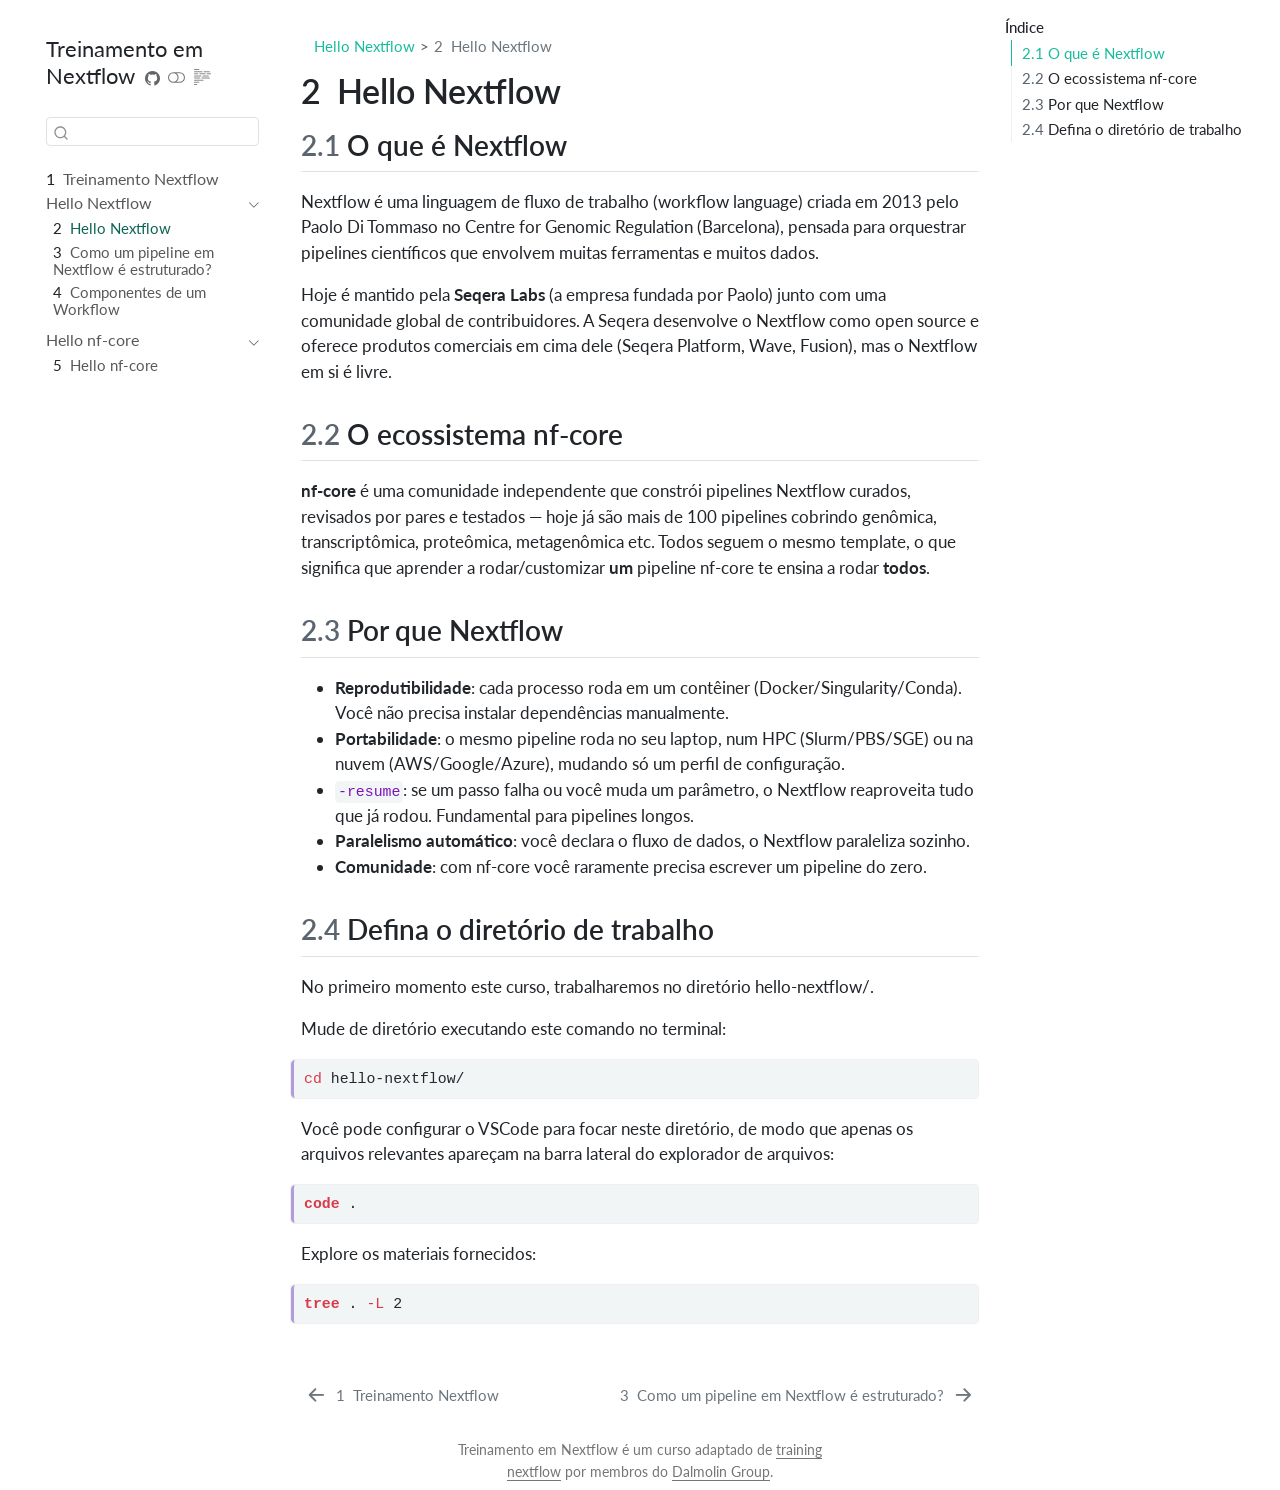
==== 01_1_hello_nextflow.html @ 9cb598df "Built site for gh-pages" ====
<!DOCTYPE html>
<html xmlns="http://www.w3.org/1999/xhtml" lang="pt-BR" xml:lang="pt-BR"><head>

<meta charset="utf-8">
<meta name="generator" content="quarto-1.10.18">

<meta name="viewport" content="width=device-width, initial-scale=1.0, user-scalable=yes">


<title>2&nbsp; Hello Nextflow – Treinamento em Nextflow</title>
<style>
/* Default styles provided by pandoc.
** See https://pandoc.org/MANUAL.html#variables-for-html for config info.
*/
span.smallcaps{font-variant: small-caps;}
div.columns{display: flex; gap: 1.5em;}
div.column{flex: auto;}
@media screen {
div.columns{gap: min(4vw, 1.5em);}
div.column{overflow-x: auto;}
}
div.hanging-indent{margin-left: 1.5em; text-indent: -1.5em;}
ul.task-list{list-style: none;}
ul.task-list li input[type="checkbox"] {
  width: 0.8em;
  margin: 0 0.8em 0.2em -1em; /* quarto-specific, see https://github.com/quarto-dev/quarto-cli/issues/4556 */ 
  vertical-align: middle;
}
/* CSS for syntax highlighting */
html { -webkit-text-size-adjust: 100%; }
pre > code.sourceCode { white-space: pre; position: relative; }
pre > code.sourceCode > span { display: inline-block; line-height: 1.25; }
pre > code.sourceCode > span:empty { height: 1.2em; }
.sourceCode { overflow: visible; }
code.sourceCode > span { color: inherit; text-decoration: inherit; }
div.sourceCode { margin: 1em 0; }
pre.sourceCode { margin: 0; }
@media screen {
div.sourceCode { overflow: auto; }
}
@media print {
pre > code.sourceCode { white-space: pre-wrap; }
pre > code.sourceCode > span { text-indent: -5em; padding-left: 5em; }
}
pre.numberSource code
  { counter-reset: source-line 0; }
pre.numberSource code > span
  { position: relative; left: -4em; counter-increment: source-line; }
pre.numberSource code > span > a:first-child::before
  { content: counter(source-line);
    position: relative; left: -1em; text-align: right; vertical-align: baseline;
    border: none; display: inline-block;
    -webkit-touch-callout: none; -webkit-user-select: none;
    -khtml-user-select: none; -moz-user-select: none;
    -ms-user-select: none; user-select: none;
    padding: 0 4px; width: 4em;
  }
pre.numberSource { margin-left: 3em;  padding-left: 4px; }
div.sourceCode
  {   }
@media screen {
pre > code.sourceCode > span > a:first-child::before { text-decoration: underline; }
}
</style>


<script src="site_libs/quarto-nav/quarto-nav.js"></script>
<script src="site_libs/quarto-nav/headroom.min.js"></script>
<script src="site_libs/clipboard/clipboard.min.js"></script>
<script src="site_libs/quarto-search/autocomplete.umd.js"></script>
<script src="site_libs/quarto-search/fuse.min.js"></script>
<script src="site_libs/quarto-search/quarto-search.js"></script>
<meta name="quarto:offset" content="./">
<link href="./01_2_hello_nextflow.html" rel="next">
<link href="./index.html" rel="prev">
<link href="./content/images/dalmolin_icon.svg" rel="icon" type="image/svg+xml">
<script src="site_libs/quarto-html/quarto.js" type="module"></script>
<script src="site_libs/quarto-html/tabsets/tabsets.js" type="module"></script>
<script src="site_libs/quarto-html/popper.min.js"></script>
<script src="site_libs/quarto-html/tippy.umd.min.js"></script>
<script src="site_libs/quarto-html/anchor.min.js"></script>
<link href="site_libs/quarto-html/tippy.css" rel="stylesheet">
<link href="site_libs/quarto-html/quarto-syntax-highlighting-bb62276ab45c84d9efd712f51ff97b5a.css" rel="stylesheet" class="quarto-color-scheme" id="quarto-text-highlighting-styles">
<link href="site_libs/quarto-html/quarto-syntax-highlighting-dark-5a1953863e1f72ef3b996ef827f01ca7.css" rel="stylesheet" class="quarto-color-scheme quarto-color-alternate" id="quarto-text-highlighting-styles">
<link href="site_libs/quarto-html/quarto-syntax-highlighting-bb62276ab45c84d9efd712f51ff97b5a.css" rel="stylesheet" class="quarto-color-scheme-extra" id="quarto-text-highlighting-styles">
<script src="site_libs/bootstrap/bootstrap.min.js"></script>
<link href="site_libs/bootstrap/bootstrap-icons.css" rel="stylesheet">
<link href="site_libs/bootstrap/bootstrap-d132114d4b10ad95e4942235b6d008bb.min.css" rel="stylesheet" append-hash="true" class="quarto-color-scheme" id="quarto-bootstrap" data-mode="light">
<link href="site_libs/bootstrap/bootstrap-dark-146eb0c6646dbe20be96f61bd013ac73.min.css" rel="stylesheet" append-hash="true" class="quarto-color-scheme quarto-color-alternate" id="quarto-bootstrap" data-mode="dark">
<link href="site_libs/bootstrap/bootstrap-d132114d4b10ad95e4942235b6d008bb.min.css" rel="stylesheet" append-hash="true" class="quarto-color-scheme-extra" id="quarto-bootstrap" data-mode="light">
<script id="quarto-search-options" type="application/json">{
  "location": "sidebar",
  "copy-button": false,
  "collapse-after": 3,
  "panel-placement": "start",
  "type": "textbox",
  "limit": 50,
  "keyboard-shortcut": [
    "f",
    "/",
    "s"
  ],
  "show-item-context": false,
  "language": {
    "search-no-results-text": "Nenhum resultado",
    "search-matching-documents-text": "documentos correspondentes",
    "search-copy-link-title": "Copiar link para a busca",
    "search-hide-matches-text": "Esconder correspondências adicionais",
    "search-more-match-text": "mais correspondência neste documento",
    "search-more-matches-text": "mais correspondências neste documento",
    "search-clear-button-title": "Limpar",
    "search-text-placeholder": "",
    "search-detached-cancel-button-title": "Cancelar",
    "search-submit-button-title": "Enviar",
    "search-label": "Procurar"
  }
}</script>


</head>

<body class="nav-sidebar floating quarto-light"><script id="quarto-html-before-body" type="application/javascript">
    const toggleBodyColorMode = (bsSheetEl) => {
      const mode = bsSheetEl.getAttribute("data-mode");
      const bodyEl = window.document.querySelector("body");
      if (mode === "dark") {
        bodyEl.classList.add("quarto-dark");
        bodyEl.classList.remove("quarto-light");
      } else {
        bodyEl.classList.add("quarto-light");
        bodyEl.classList.remove("quarto-dark");
      }
    }
    const toggleBodyColorPrimary = () => {
      const bsSheetEl = window.document.querySelector("link#quarto-bootstrap:not([rel=disabled-stylesheet])");
      if (bsSheetEl) {
        toggleBodyColorMode(bsSheetEl);
      }
    }
    const setColorSchemeToggle = (alternate) => {
      const toggles = window.document.querySelectorAll('.quarto-color-scheme-toggle');
      for (let i=0; i < toggles.length; i++) {
        const toggle = toggles[i];
        if (toggle) {
          if (alternate) {
            toggle.classList.add("alternate");
          } else {
            toggle.classList.remove("alternate");
          }
        }
      }
    };
    const toggleColorMode = (alternate) => {
      // Switch the stylesheets
      const primaryStylesheets = window.document.querySelectorAll('link.quarto-color-scheme:not(.quarto-color-alternate)');
      const alternateStylesheets = window.document.querySelectorAll('link.quarto-color-scheme.quarto-color-alternate');
      manageTransitions('#quarto-margin-sidebar .nav-link', false);
      if (alternate) {
        // note: dark is layered on light, we don't disable primary!
        enableStylesheet(alternateStylesheets);
        for (const sheetNode of alternateStylesheets) {
          if (sheetNode.id === "quarto-bootstrap") {
            toggleBodyColorMode(sheetNode);
          }
        }
      } else {
        disableStylesheet(alternateStylesheets);
        enableStylesheet(primaryStylesheets)
        toggleBodyColorPrimary();
      }
      manageTransitions('#quarto-margin-sidebar .nav-link', true);
      // Switch the toggles
      setColorSchemeToggle(alternate)
      // Hack to workaround the fact that safari doesn't
      // properly recolor the scrollbar when toggling (#1455)
      if (navigator.userAgent.indexOf('Safari') > 0 && navigator.userAgent.indexOf('Chrome') == -1) {
        manageTransitions("body", false);
        window.scrollTo(0, 1);
        setTimeout(() => {
          window.scrollTo(0, 0);
          manageTransitions("body", true);
        }, 40);
      }
    }
    const disableStylesheet = (stylesheets) => {
      for (let i=0; i < stylesheets.length; i++) {
        const stylesheet = stylesheets[i];
        stylesheet.rel = 'disabled-stylesheet';
      }
    }
    const enableStylesheet = (stylesheets) => {
      for (let i=0; i < stylesheets.length; i++) {
        const stylesheet = stylesheets[i];
        if(stylesheet.rel !== 'stylesheet') { // for Chrome, which will still FOUC without this check
          stylesheet.rel = 'stylesheet';
        }
      }
    }
    const manageTransitions = (selector, allowTransitions) => {
      const els = window.document.querySelectorAll(selector);
      for (let i=0; i < els.length; i++) {
        const el = els[i];
        if (allowTransitions) {
          el.classList.remove('notransition');
        } else {
          el.classList.add('notransition');
        }
      }
    }
    const isFileUrl = () => {
      return window.location.protocol === 'file:';
    }
    const hasAlternateSentinel = () => {
      let styleSentinel = getColorSchemeSentinel();
      if (styleSentinel !== null) {
        return styleSentinel === "alternate";
      } else {
        return false;
      }
    }
    const setStyleSentinel = (alternate) => {
      const value = alternate ? "alternate" : "default";
      if (!isFileUrl()) {
        window.localStorage.setItem("quarto-color-scheme", value);
      } else {
        localAlternateSentinel = value;
      }
    }
    const getColorSchemeSentinel = () => {
      if (!isFileUrl()) {
        const storageValue = window.localStorage.getItem("quarto-color-scheme");
        return storageValue != null ? storageValue : localAlternateSentinel;
      } else {
        return localAlternateSentinel;
      }
    }
    const toggleGiscusIfUsed = (isAlternate, darkModeDefault) => {
      const baseTheme = document.querySelector('#giscus-base-theme')?.value ?? 'light';
      const alternateTheme = document.querySelector('#giscus-alt-theme')?.value ?? 'dark';
      let newTheme = '';
      if(authorPrefersDark) {
        newTheme = isAlternate ? baseTheme : alternateTheme;
      } else {
        newTheme = isAlternate ? alternateTheme : baseTheme;
      }
      const changeGiscusTheme = () => {
        // From: https://github.com/giscus/giscus/issues/336
        const sendMessage = (message) => {
          const iframe = document.querySelector('iframe.giscus-frame');
          if (!iframe) return;
          iframe.contentWindow.postMessage({ giscus: message }, 'https://giscus.app');
        }
        sendMessage({
          setConfig: {
            theme: newTheme
          }
        });
      }
      const isGiscussLoaded = window.document.querySelector('iframe.giscus-frame') !== null;
      if (isGiscussLoaded) {
        changeGiscusTheme();
      }
    };
    const authorPrefersDark = false;
    const darkModeDefault = authorPrefersDark;
      document.querySelector('link#quarto-text-highlighting-styles.quarto-color-scheme-extra').rel = 'disabled-stylesheet';
      document.querySelector('link#quarto-bootstrap.quarto-color-scheme-extra').rel = 'disabled-stylesheet';
    let localAlternateSentinel = darkModeDefault ? 'alternate' : 'default';
    // Dark / light mode switch
    window.quartoToggleColorScheme = () => {
      // Read the current dark / light value
      let toAlternate = !hasAlternateSentinel();
      toggleColorMode(toAlternate);
      setStyleSentinel(toAlternate);
      toggleGiscusIfUsed(toAlternate, darkModeDefault);
      window.dispatchEvent(new Event('resize'));
    };
    // Switch to dark mode if need be
    if (hasAlternateSentinel()) {
      toggleColorMode(true);
    } else {
      toggleColorMode(false);
    }
  </script>

<div id="quarto-search-results"></div>
  <header id="quarto-header" class="headroom fixed-top">
  <nav class="quarto-secondary-nav">
    <div class="container-fluid d-flex">
      <button type="button" class="quarto-btn-toggle btn" data-bs-toggle="collapse" role="button" data-bs-target=".quarto-sidebar-collapse-item" aria-controls="quarto-sidebar" aria-expanded="false" aria-label="Alternar barra lateral" onclick="if (window.quartoToggleHeadroom) { window.quartoToggleHeadroom(); }">
        <i class="bi bi-layout-text-sidebar-reverse"></i>
      </button>
        <nav class="quarto-page-breadcrumbs" aria-label="breadcrumb"><ol class="breadcrumb"><li class="breadcrumb-item"><a href="./01_1_hello_nextflow.html">Hello Nextflow</a></li><li class="breadcrumb-item"><a href="./01_1_hello_nextflow.html"><span class="chapter-number">2</span>&nbsp; <span class="chapter-title">Hello Nextflow</span></a></li></ol></nav>
        <a class="flex-grow-1" role="navigation" data-bs-toggle="collapse" data-bs-target=".quarto-sidebar-collapse-item" aria-controls="quarto-sidebar" aria-expanded="false" aria-label="Alternar barra lateral" onclick="if (window.quartoToggleHeadroom) { window.quartoToggleHeadroom(); }">      
        </a>
      <button type="button" class="btn quarto-search-button" aria-label="Procurar" onclick="window.quartoOpenSearch();">
        <i class="bi bi-search"></i>
      </button>
    </div>
  </nav>
</header>
<!-- content -->
<div id="quarto-content" class="quarto-container page-columns page-rows-contents page-layout-article">
<!-- sidebar -->
  <nav id="quarto-sidebar" class="sidebar collapse collapse-horizontal quarto-sidebar-collapse-item sidebar-navigation floating overflow-auto">
    <div class="pt-lg-2 mt-2 text-left sidebar-header">
    <div class="sidebar-title mb-0 py-0">
      <a href="./">Treinamento em Nextflow</a> 
        <div class="sidebar-tools-main tools-wide">
    <a href="https://github.com/dalmolingroup/nextflow_training" title="Código fonte" class="quarto-navigation-tool px-1" aria-label="Código fonte"><i class="bi bi-github"></i></a>
  <a href="" class="quarto-color-scheme-toggle quarto-navigation-tool  px-1" onclick="window.quartoToggleColorScheme(); return false;" title="Alternar modo escuro"><i class="bi"></i></a>
  <a href="" class="quarto-reader-toggle quarto-navigation-tool px-1" onclick="window.quartoToggleReader(); return false;" title="Alternar modo de leitor">
  <div class="quarto-reader-toggle-btn">
  <i class="bi"></i>
  </div>
</a>
</div>
    </div>
      </div>
        <div class="mt-2 flex-shrink-0 align-items-center">
        <div class="sidebar-search">
        <div id="quarto-search" class="" title="Procurar"></div>
        </div>
        </div>
    <div class="sidebar-menu-container"> 
    <ul class="list-unstyled mt-1">
        <li class="sidebar-item">
  <div class="sidebar-item-container"> 
  <a href="./index.html" class="sidebar-item-text sidebar-link">
 <span class="menu-text"><span class="chapter-number">1</span>&nbsp; <span class="chapter-title">Treinamento Nextflow</span></span></a>
  </div>
</li>
        <li class="sidebar-item sidebar-item-section">
      <div class="sidebar-item-container"> 
            <a class="sidebar-item-text sidebar-link text-start" data-bs-toggle="collapse" data-bs-target="#quarto-sidebar-section-1" role="navigation" aria-expanded="true">
 <span class="menu-text">Hello Nextflow</span></a>
          <a class="sidebar-item-toggle text-start" data-bs-toggle="collapse" data-bs-target="#quarto-sidebar-section-1" role="navigation" aria-expanded="true" aria-label="Alternar seção">
            <i class="bi bi-chevron-right ms-2"></i>
          </a> 
      </div>
      <ul id="quarto-sidebar-section-1" class="collapse list-unstyled sidebar-section depth1 show">  
          <li class="sidebar-item">
  <div class="sidebar-item-container"> 
  <a href="./01_1_hello_nextflow.html" class="sidebar-item-text sidebar-link active">
 <span class="menu-text"><span class="chapter-number">2</span>&nbsp; <span class="chapter-title">Hello Nextflow</span></span></a>
  </div>
</li>
          <li class="sidebar-item">
  <div class="sidebar-item-container"> 
  <a href="./01_2_hello_nextflow.html" class="sidebar-item-text sidebar-link">
 <span class="menu-text"><span class="chapter-number">3</span>&nbsp; <span class="chapter-title">Como um pipeline em Nextflow é estruturado?</span></span></a>
  </div>
</li>
          <li class="sidebar-item">
  <div class="sidebar-item-container"> 
  <a href="./01_3_hello_nextflow.html" class="sidebar-item-text sidebar-link">
 <span class="menu-text"><span class="chapter-number">4</span>&nbsp; <span class="chapter-title">Componentes de um Workflow</span></span></a>
  </div>
</li>
      </ul>
  </li>
        <li class="sidebar-item sidebar-item-section">
      <div class="sidebar-item-container"> 
            <a class="sidebar-item-text sidebar-link text-start" data-bs-toggle="collapse" data-bs-target="#quarto-sidebar-section-2" role="navigation" aria-expanded="true">
 <span class="menu-text">Hello nf-core</span></a>
          <a class="sidebar-item-toggle text-start" data-bs-toggle="collapse" data-bs-target="#quarto-sidebar-section-2" role="navigation" aria-expanded="true" aria-label="Alternar seção">
            <i class="bi bi-chevron-right ms-2"></i>
          </a> 
      </div>
      <ul id="quarto-sidebar-section-2" class="collapse list-unstyled sidebar-section depth1 show">  
          <li class="sidebar-item">
  <div class="sidebar-item-container"> 
  <a href="./02_hello_nf-core.html" class="sidebar-item-text sidebar-link">
 <span class="menu-text"><span class="chapter-number">5</span>&nbsp; <span class="chapter-title">Hello nf-core</span></span></a>
  </div>
</li>
      </ul>
  </li>
    </ul>
    </div>
</nav>
<div id="quarto-sidebar-glass" class="quarto-sidebar-collapse-item" data-bs-toggle="collapse" data-bs-target=".quarto-sidebar-collapse-item"></div>
<!-- margin-sidebar -->
    <div id="quarto-margin-sidebar" class="sidebar margin-sidebar">
        <nav id="TOC" role="doc-toc" class="toc-active">
    <h2 id="toc-title">Índice</h2>
   
  <ul>
  <li><a href="#o-que-é-nextflow" id="toc-o-que-é-nextflow" class="nav-link active" data-scroll-target="#o-que-é-nextflow"><span class="header-section-number">2.1</span> O que é Nextflow</a></li>
  <li><a href="#o-ecossistema-nf-core" id="toc-o-ecossistema-nf-core" class="nav-link" data-scroll-target="#o-ecossistema-nf-core"><span class="header-section-number">2.2</span> O ecossistema nf-core</a></li>
  <li><a href="#por-que-nextflow" id="toc-por-que-nextflow" class="nav-link" data-scroll-target="#por-que-nextflow"><span class="header-section-number">2.3</span> Por que Nextflow</a></li>
  <li><a href="#defina-o-diretório-de-trabalho" id="toc-defina-o-diretório-de-trabalho" class="nav-link" data-scroll-target="#defina-o-diretório-de-trabalho"><span class="header-section-number">2.4</span> Defina o diretório de trabalho</a></li>
  </ul>
</nav>
    </div>
<!-- main -->
<main class="content" id="quarto-document-content">


<header id="title-block-header" class="quarto-title-block default"><nav class="quarto-page-breadcrumbs quarto-title-breadcrumbs d-none d-lg-block" aria-label="breadcrumb"><ol class="breadcrumb"><li class="breadcrumb-item"><a href="./01_1_hello_nextflow.html">Hello Nextflow</a></li><li class="breadcrumb-item"><a href="./01_1_hello_nextflow.html"><span class="chapter-number">2</span>&nbsp; <span class="chapter-title">Hello Nextflow</span></a></li></ol></nav>
<div class="quarto-title">
<h1 class="title"><span class="chapter-number">2</span>&nbsp; <span class="chapter-title">Hello Nextflow</span></h1>
</div>



<div class="quarto-title-meta">

    
  
    
  </div>
  


</header>


<section id="o-que-é-nextflow" class="level2" data-number="2.1">
<h2 data-number="2.1" class="anchored" data-anchor-id="o-que-é-nextflow"><span class="header-section-number">2.1</span> O que é Nextflow</h2>
<p>Nextflow é uma linguagem de fluxo de trabalho (workflow language) criada em 2013 pelo Paolo Di Tommaso no Centre for Genomic Regulation (Barcelona), pensada para orquestrar pipelines científicos que envolvem muitas ferramentas e muitos dados.</p>
<p>Hoje é mantido pela <strong>Seqera Labs</strong> (a empresa fundada por Paolo) junto com uma comunidade global de contribuidores. A Seqera desenvolve o Nextflow como open source e oferece produtos comerciais em cima dele (Seqera Platform, Wave, Fusion), mas o Nextflow em si é livre.</p>
</section>
<section id="o-ecossistema-nf-core" class="level2" data-number="2.2">
<h2 data-number="2.2" class="anchored" data-anchor-id="o-ecossistema-nf-core"><span class="header-section-number">2.2</span> O ecossistema nf-core</h2>
<p><strong>nf-core</strong> é uma comunidade independente que constrói pipelines Nextflow curados, revisados por pares e testados — hoje já são mais de 100 pipelines cobrindo genômica, transcriptômica, proteômica, metagenômica etc. Todos seguem o mesmo template, o que significa que aprender a rodar/customizar <strong>um</strong> pipeline nf-core te ensina a rodar <strong>todos</strong>.</p>
</section>
<section id="por-que-nextflow" class="level2" data-number="2.3">
<h2 data-number="2.3" class="anchored" data-anchor-id="por-que-nextflow"><span class="header-section-number">2.3</span> Por que Nextflow</h2>
<ul>
<li><strong>Reprodutibilidade</strong>: cada processo roda em um contêiner (Docker/Singularity/Conda). Você não precisa instalar dependências manualmente.</li>
<li><strong>Portabilidade</strong>: o mesmo pipeline roda no seu laptop, num HPC (Slurm/PBS/SGE) ou na nuvem (AWS/Google/Azure), mudando só um perfil de configuração.</li>
<li><strong><code>-resume</code></strong>: se um passo falha ou você muda um parâmetro, o Nextflow reaproveita tudo que já rodou. Fundamental para pipelines longos.</li>
<li><strong>Paralelismo automático</strong>: você declara o fluxo de dados, o Nextflow paraleliza sozinho.</li>
<li><strong>Comunidade</strong>: com nf-core você raramente precisa escrever um pipeline do zero.</li>
</ul>
</section>
<section id="defina-o-diretório-de-trabalho" class="level2" data-number="2.4">
<h2 data-number="2.4" class="anchored" data-anchor-id="defina-o-diretório-de-trabalho"><span class="header-section-number">2.4</span> Defina o diretório de trabalho</h2>
<p>No primeiro momento este curso, trabalharemos no diretório hello-nextflow/.</p>
<p>Mude de diretório executando este comando no terminal:</p>
<div class="code-copy-outer-scaffold"><div class="sourceCode" id="cb1"><pre class="sourceCode bash code-with-copy"><code class="sourceCode bash"><span id="cb1-1"><a href="#cb1-1" aria-hidden="true" tabindex="-1"></a><span class="bu">cd</span> hello-nextflow/</span></code></pre></div><button title="Copiar para a área de transferência" class="code-copy-button"><i class="bi"></i></button></div>
<p>Você pode configurar o VSCode para focar neste diretório, de modo que apenas os arquivos relevantes apareçam na barra lateral do explorador de arquivos:</p>
<div class="code-copy-outer-scaffold"><div class="sourceCode" id="cb2"><pre class="sourceCode bash code-with-copy"><code class="sourceCode bash"><span id="cb2-1"><a href="#cb2-1" aria-hidden="true" tabindex="-1"></a><span class="ex">code</span> .</span></code></pre></div><button title="Copiar para a área de transferência" class="code-copy-button"><i class="bi"></i></button></div>
<p>Explore os materiais fornecidos:</p>
<div class="code-copy-outer-scaffold"><div class="sourceCode" id="cb3"><pre class="sourceCode bash code-with-copy"><code class="sourceCode bash"><span id="cb3-1"><a href="#cb3-1" aria-hidden="true" tabindex="-1"></a><span class="ex">tree</span> . <span class="at">-L</span> 2</span></code></pre></div><button title="Copiar para a área de transferência" class="code-copy-button"><i class="bi"></i></button></div>


</section>

</main> <!-- /main -->
<script id="quarto-html-after-body" type="application/javascript">
  window.document.addEventListener("DOMContentLoaded", function (event) {
    // Ensure there is a toggle, if there isn't float one in the top right
    if (window.document.querySelector('.quarto-color-scheme-toggle') === null) {
      const a = window.document.createElement('a');
      a.classList.add('top-right');
      a.classList.add('quarto-color-scheme-toggle');
      a.href = "";
      a.onclick = function() { try { window.quartoToggleColorScheme(); } catch {} return false; };
      const i = window.document.createElement("i");
      i.classList.add('bi');
      a.appendChild(i);
      window.document.body.appendChild(a);
    }
    setColorSchemeToggle(hasAlternateSentinel())
    const icon = "";
    const anchorJS = new window.AnchorJS();
    anchorJS.options = {
      placement: 'right',
      icon: icon
    };
    anchorJS.add('.anchored');
    const isCodeAnnotation = (el) => {
      for (const clz of el.classList) {
        if (clz.startsWith('code-annotation-')) {                     
          return true;
        }
      }
      return false;
    }
    const onCopySuccess = function(e) {
      // button target
      const button = e.trigger;
      // don't keep focus
      button.blur();
      // flash "checked"
      button.classList.add('code-copy-button-checked');
      var currentTitle = button.getAttribute("title");
      button.setAttribute("title", "Copiada");
      let tooltip;
      if (window.bootstrap) {
        button.setAttribute("data-bs-toggle", "tooltip");
        button.setAttribute("data-bs-placement", "left");
        button.setAttribute("data-bs-title", "Copiada");
        tooltip = new bootstrap.Tooltip(button, 
          { trigger: "manual", 
            customClass: "code-copy-button-tooltip",
            offset: [0, -8]});
        tooltip.show();    
      }
      setTimeout(function() {
        if (tooltip) {
          tooltip.hide();
          button.removeAttribute("data-bs-title");
          button.removeAttribute("data-bs-toggle");
          button.removeAttribute("data-bs-placement");
        }
        button.setAttribute("title", currentTitle);
        button.classList.remove('code-copy-button-checked');
      }, 1000);
      // clear code selection
      e.clearSelection();
    }
    const getTextToCopy = function(trigger) {
      const outerScaffold = trigger.parentElement.cloneNode(true);
      const codeEl = outerScaffold.querySelector('code');
      for (const childEl of codeEl.children) {
        if (isCodeAnnotation(childEl)) {
          childEl.remove();
        }
      }
      return codeEl.innerText;
    }
    const clipboard = new window.ClipboardJS('.code-copy-button:not([data-in-quarto-modal])', {
      text: getTextToCopy
    });
    clipboard.on('success', onCopySuccess);
    if (window.document.getElementById('quarto-embedded-source-code-modal')) {
      const clipboardModal = new window.ClipboardJS('.code-copy-button[data-in-quarto-modal]', {
        text: getTextToCopy,
        container: window.document.getElementById('quarto-embedded-source-code-modal')
      });
      clipboardModal.on('success', onCopySuccess);
    }
      var localhostRegex = new RegExp(/^(?:http|https):\/\/localhost\:?[0-9]*\//);
      var mailtoRegex = new RegExp(/^mailto:/);
        var filterRegex = new RegExp("https:\/\/dalmolingroup\.github\.io\/");
      var isInternal = (href) => {
          return filterRegex.test(href) || localhostRegex.test(href) || mailtoRegex.test(href);
      }
      // Inspect non-navigation links and adorn them if external
     var links = window.document.querySelectorAll('a[href]:not(.nav-link):not(.navbar-brand):not(.toc-action):not(.sidebar-link):not(.sidebar-item-toggle):not(.pagination-link):not(.no-external):not([aria-hidden]):not(.dropdown-item):not(.quarto-navigation-tool):not(.about-link)');
      for (var i=0; i<links.length; i++) {
        const link = links[i];
        if (!isInternal(link.href)) {
          // undo the damage that might have been done by quarto-nav.js in the case of
          // links that we want to consider external
          if (link.dataset.originalHref !== undefined) {
            link.href = link.dataset.originalHref;
          }
        }
      }
    function tippyHover(el, contentFn, onTriggerFn, onUntriggerFn) {
      const config = {
        allowHTML: true,
        maxWidth: 500,
        delay: 100,
        arrow: false,
        appendTo: function(el) {
            return el.parentElement;
        },
        interactive: true,
        interactiveBorder: 10,
        theme: 'quarto',
        placement: 'bottom-start',
      };
      if (contentFn) {
        config.content = contentFn;
      }
      if (onTriggerFn) {
        config.onTrigger = onTriggerFn;
      }
      if (onUntriggerFn) {
        config.onUntrigger = onUntriggerFn;
      }
      window.tippy(el, config); 
    }
    const noterefs = window.document.querySelectorAll('a[role="doc-noteref"]');
    for (var i=0; i<noterefs.length; i++) {
      const ref = noterefs[i];
      tippyHover(ref, function() {
        // use id or data attribute instead here
        let href = ref.getAttribute('data-footnote-href') || ref.getAttribute('href');
        try { href = new URL(href).hash; } catch {}
        const id = href.replace(/^#\/?/, "");
        const note = window.document.getElementById(id);
        if (note) {
          return note.innerHTML;
        } else {
          return "";
        }
      });
    }
    const xrefs = window.document.querySelectorAll('a.quarto-xref');
    const processXRef = (id, note) => {
      // Strip column container classes
      const stripColumnClz = (el) => {
        el.classList.remove("page-full", "page-columns");
        if (el.children) {
          for (const child of el.children) {
            stripColumnClz(child);
          }
        }
      }
      stripColumnClz(note)
      if (id === null || id.startsWith('sec-')) {
        // Special case sections, only their first couple elements
        const container = document.createElement("div");
        if (note.children && note.children.length > 2) {
          container.appendChild(note.children[0].cloneNode(true));
          for (let i = 1; i < note.children.length; i++) {
            const child = note.children[i];
            if (child.tagName === "P" && child.innerText === "") {
              continue;
            } else {
              container.appendChild(child.cloneNode(true));
              break;
            }
          }
          if (window.Quarto?.typesetMath) {
            window.Quarto.typesetMath(container);
          }
          return container.innerHTML
        } else {
          if (window.Quarto?.typesetMath) {
            window.Quarto.typesetMath(note);
          }
          return note.innerHTML;
        }
      } else {
        // Remove any anchor links if they are present
        const anchorLink = note.querySelector('a.anchorjs-link');
        if (anchorLink) {
          anchorLink.remove();
        }
        if (window.Quarto?.typesetMath) {
          window.Quarto.typesetMath(note);
        }
        if (note.classList.contains("callout")) {
          return note.outerHTML;
        } else {
          return note.innerHTML;
        }
      }
    }
    for (var i=0; i<xrefs.length; i++) {
      const xref = xrefs[i];
      tippyHover(xref, undefined, function(instance) {
        instance.disable();
        let url = xref.getAttribute('href');
        let hash = undefined; 
        if (url.startsWith('#')) {
          hash = url;
        } else {
          try { hash = new URL(url).hash; } catch {}
        }
        if (hash) {
          const id = hash.replace(/^#\/?/, "");
          const note = window.document.getElementById(id);
          if (note !== null) {
            try {
              const html = processXRef(id, note.cloneNode(true));
              instance.setContent(html);
            } finally {
              instance.enable();
              instance.show();
            }
          } else {
            // See if we can fetch this
            fetch(url.split('#')[0])
            .then(res => res.text())
            .then(html => {
              const parser = new DOMParser();
              const htmlDoc = parser.parseFromString(html, "text/html");
              const note = htmlDoc.getElementById(id);
              if (note !== null) {
                const html = processXRef(id, note);
                instance.setContent(html);
              } 
            }).finally(() => {
              instance.enable();
              instance.show();
            });
          }
        } else {
          // See if we can fetch a full url (with no hash to target)
          // This is a special case and we should probably do some content thinning / targeting
          fetch(url)
          .then(res => res.text())
          .then(html => {
            const parser = new DOMParser();
            const htmlDoc = parser.parseFromString(html, "text/html");
            const note = htmlDoc.querySelector('main.content');
            if (note !== null) {
              // This should only happen for chapter cross references
              // (since there is no id in the URL)
              // remove the first header
              if (note.children.length > 0 && note.children[0].tagName === "HEADER") {
                note.children[0].remove();
              }
              const html = processXRef(null, note);
              instance.setContent(html);
            } 
          }).finally(() => {
            instance.enable();
            instance.show();
          });
        }
      }, function(instance) {
      });
    }
        let selectedAnnoteEl;
        const selectorForAnnotation = ( cell, annotation) => {
          let cellAttr = 'data-code-cell="' + cell + '"';
          let lineAttr = 'data-code-annotation="' +  annotation + '"';
          const selector = 'span[' + cellAttr + '][' + lineAttr + ']';
          return selector;
        }
        const selectCodeLines = (annoteEl) => {
          const doc = window.document;
          const targetCell = annoteEl.getAttribute("data-target-cell");
          const targetAnnotation = annoteEl.getAttribute("data-target-annotation");
          const annoteSpan = window.document.querySelector(selectorForAnnotation(targetCell, targetAnnotation));
          const lines = annoteSpan.getAttribute("data-code-lines").split(",");
          const lineIds = lines.map((line) => {
            return targetCell + "-" + line;
          })
          let top = null;
          let height = null;
          let parent = null;
          if (lineIds.length > 0) {
              //compute the position of the single el (top and bottom and make a div)
              const el = window.document.getElementById(lineIds[0]);
              top = el.offsetTop;
              height = el.offsetHeight;
              parent = el.parentElement.parentElement;
            if (lineIds.length > 1) {
              const lastEl = window.document.getElementById(lineIds[lineIds.length - 1]);
              const bottom = lastEl.offsetTop + lastEl.offsetHeight;
              height = bottom - top;
            }
            if (top !== null && height !== null && parent !== null) {
              // cook up a div (if necessary) and position it 
              let div = window.document.getElementById("code-annotation-line-highlight");
              if (div === null) {
                div = window.document.createElement("div");
                div.setAttribute("id", "code-annotation-line-highlight");
                div.style.position = 'absolute';
                parent.appendChild(div);
              }
              div.style.top = top - 2 + "px";
              div.style.height = height + 4 + "px";
              div.style.left = 0;
              let gutterDiv = window.document.getElementById("code-annotation-line-highlight-gutter");
              if (gutterDiv === null) {
                gutterDiv = window.document.createElement("div");
                gutterDiv.setAttribute("id", "code-annotation-line-highlight-gutter");
                gutterDiv.style.position = 'absolute';
                const codeCell = window.document.getElementById(targetCell);
                const gutter = codeCell.querySelector('.code-annotation-gutter');
                gutter.appendChild(gutterDiv);
              }
              gutterDiv.style.top = top - 2 + "px";
              gutterDiv.style.height = height + 4 + "px";
            }
            selectedAnnoteEl = annoteEl;
          }
        };
        const unselectCodeLines = () => {
          const elementsIds = ["code-annotation-line-highlight", "code-annotation-line-highlight-gutter"];
          elementsIds.forEach((elId) => {
            const div = window.document.getElementById(elId);
            if (div) {
              div.remove();
            }
          });
          selectedAnnoteEl = undefined;
        };
          // Handle positioning of the toggle
      window.addEventListener(
        "resize",
        throttle(() => {
          elRect = undefined;
          if (selectedAnnoteEl) {
            selectCodeLines(selectedAnnoteEl);
          }
        }, 10)
      );
      function throttle(fn, ms) {
      let throttle = false;
      let timer;
        return (...args) => {
          if(!throttle) { // first call gets through
              fn.apply(this, args);
              throttle = true;
          } else { // all the others get throttled
              if(timer) clearTimeout(timer); // cancel #2
              timer = setTimeout(() => {
                fn.apply(this, args);
                timer = throttle = false;
              }, ms);
          }
        };
      }
        // Attach click handler to the DT
        const annoteDls = window.document.querySelectorAll('dt[data-target-cell]');
        for (const annoteDlNode of annoteDls) {
          annoteDlNode.addEventListener('click', (event) => {
            const clickedEl = event.target;
            if (clickedEl !== selectedAnnoteEl) {
              unselectCodeLines();
              const activeEl = window.document.querySelector('dt[data-target-cell].code-annotation-active');
              if (activeEl) {
                activeEl.classList.remove('code-annotation-active');
              }
              selectCodeLines(clickedEl);
              clickedEl.classList.add('code-annotation-active');
            } else {
              // Unselect the line
              unselectCodeLines();
              clickedEl.classList.remove('code-annotation-active');
            }
          });
        }
    const findCites = (el) => {
      const parentEl = el.parentElement;
      if (parentEl) {
        const cites = parentEl.dataset.cites;
        if (cites) {
          return {
            el,
            cites: cites.split(' ')
          };
        } else {
          return findCites(el.parentElement)
        }
      } else {
        return undefined;
      }
    };
    var bibliorefs = window.document.querySelectorAll('a[role="doc-biblioref"]');
    for (var i=0; i<bibliorefs.length; i++) {
      const ref = bibliorefs[i];
      const citeInfo = findCites(ref);
      if (citeInfo) {
        tippyHover(citeInfo.el, function() {
          var popup = window.document.createElement('div');
          citeInfo.cites.forEach(function(cite) {
            var citeDiv = window.document.createElement('div');
            citeDiv.classList.add('hanging-indent');
            citeDiv.classList.add('csl-entry');
            var biblioDiv = window.document.getElementById('ref-' + cite);
            if (biblioDiv) {
              citeDiv.innerHTML = biblioDiv.innerHTML;
            }
            popup.appendChild(citeDiv);
          });
          return popup.innerHTML;
        });
      }
    }
  });
  </script>
<nav class="page-navigation">
  <div class="nav-page nav-page-previous">
      <a href="./index.html" class="pagination-link" aria-label="Treinamento Nextflow">
        <i class="bi bi-arrow-left-short"></i> <span class="nav-page-text"><span class="chapter-number">1</span>&nbsp; <span class="chapter-title">Treinamento Nextflow</span></span>
      </a>          
  </div>
  <div class="nav-page nav-page-next">
      <a href="./01_2_hello_nextflow.html" class="pagination-link" aria-label="Como um pipeline em Nextflow é estruturado?">
        <span class="nav-page-text"><span class="chapter-number">3</span>&nbsp; <span class="chapter-title">Como um pipeline em Nextflow é estruturado?</span></span> <i class="bi bi-arrow-right-short"></i>
      </a>
  </div>
</nav>
</div> <!-- /content -->
<footer class="footer">
  <div class="nav-footer">
    <div class="nav-footer-left">
      &nbsp;
    </div>   
    <div class="nav-footer-center">
<p>Treinamento em Nextflow é um curso adaptado de <a href="https://training.nextflow.io/latest/pt/">training nextflow</a> por membros do <a href="https://dalmolingroup.imd.ufrn.br/">Dalmolin Group</a>.</p>
</div>
    <div class="nav-footer-right">
      &nbsp;
    </div>
  </div>
</footer>




</body></html>
---- site_libs/quarto-html/tippy.css ----
.tippy-box[data-animation=fade][data-state=hidden]{opacity:0}[data-tippy-root]{max-width:calc(100vw - 10px)}.tippy-box{position:relative;background-color:#333;color:#fff;border-radius:4px;font-size:14px;line-height:1.4;white-space:normal;outline:0;transition-property:transform,visibility,opacity}.tippy-box[data-placement^=top]>.tippy-arrow{bottom:0}.tippy-box[data-placement^=top]>.tippy-arrow:before{bottom:-7px;left:0;border-width:8px 8px 0;border-top-color:initial;transform-origin:center top}.tippy-box[data-placement^=bottom]>.tippy-arrow{top:0}.tippy-box[data-placement^=bottom]>.tippy-arrow:before{top:-7px;left:0;border-width:0 8px 8px;border-bottom-color:initial;transform-origin:center bottom}.tippy-box[data-placement^=left]>.tippy-arrow{right:0}.tippy-box[data-placement^=left]>.tippy-arrow:before{border-width:8px 0 8px 8px;border-left-color:initial;right:-7px;transform-origin:center left}.tippy-box[data-placement^=right]>.tippy-arrow{left:0}.tippy-box[data-placement^=right]>.tippy-arrow:before{left:-7px;border-width:8px 8px 8px 0;border-right-color:initial;transform-origin:center right}.tippy-box[data-inertia][data-state=visible]{transition-timing-function:cubic-bezier(.54,1.5,.38,1.11)}.tippy-arrow{width:16px;height:16px;color:#333}.tippy-arrow:before{content:"";position:absolute;border-color:transparent;border-style:solid}.tippy-content{position:relative;padding:5px 9px;z-index:1}
---- site_libs/quarto-html/quarto-syntax-highlighting-bb62276ab45c84d9efd712f51ff97b5a.css ----
/* quarto syntax highlight colors */
:root {
  --quarto-hl-al-color: #ff5555;
  --quarto-hl-an-color: #6a737d;
  --quarto-hl-at-color: #d73a49;
  --quarto-hl-bn-color: #005cc5;
  --quarto-hl-bu-color: #d73a49;
  --quarto-hl-ch-color: #032f62;
  --quarto-hl-co-color: #6a737d;
  --quarto-hl-cv-color: #6a737d;
  --quarto-hl-cn-color: #005cc5;
  --quarto-hl-cf-color: #d73a49;
  --quarto-hl-dt-color: #d73a49;
  --quarto-hl-dv-color: #005cc5;
  --quarto-hl-do-color: #6a737d;
  --quarto-hl-er-color: #ff5555;
  --quarto-hl-ex-color: #d73a49;
  --quarto-hl-fl-color: #005cc5;
  --quarto-hl-fu-color: #6f42c1;
  --quarto-hl-im-color: #032f62;
  --quarto-hl-in-color: #6a737d;
  --quarto-hl-kw-color: #d73a49;
  --quarto-hl-op-color: #24292e;
  --quarto-hl-pp-color: #d73a49;
  --quarto-hl-re-color: #6a737d;
  --quarto-hl-sc-color: #005cc5;
  --quarto-hl-ss-color: #032f62;
  --quarto-hl-st-color: #032f62;
  --quarto-hl-va-color: #e36209;
  --quarto-hl-vs-color: #032f62;
  --quarto-hl-wa-color: #ff5555;
}

/* other quarto variables */
:root {
  --quarto-font-monospace: SFMono-Regular, Menlo, Monaco, Consolas, "Liberation Mono", "Courier New", monospace;
}

/* syntax highlight based on Pandoc's rules */
pre > code.sourceCode > span {
  color: #24292e;
}

code.sourceCode > span {
  color: #24292e;
}

div.sourceCode,
div.sourceCode pre.sourceCode {
  color: #24292e;
}

/* Normal */
code span {
  color: #24292e;
}

/* Alert */
code span.al {
  font-weight: bold;
  color: #ff5555;
}

/* Annotation */
code span.an {
  color: #6a737d;
}

/* Attribute */
code span.at {
  color: #d73a49;
}

/* BaseN */
code span.bn {
  color: #005cc5;
}

/* BuiltIn */
code span.bu {
  color: #d73a49;
}

/* ControlFlow */
code span.cf {
  color: #d73a49;
}

/* Char */
code span.ch {
  color: #032f62;
}

/* Constant */
code span.cn {
  color: #005cc5;
}

/* Comment */
code span.co {
  color: #6a737d;
}

/* CommentVar */
code span.cv {
  color: #6a737d;
}

/* Documentation */
code span.do {
  color: #6a737d;
}

/* DataType */
code span.dt {
  color: #d73a49;
}

/* DecVal */
code span.dv {
  color: #005cc5;
}

/* Error */
code span.er {
  color: #ff5555;
  text-decoration: underline;
}

/* Extension */
code span.ex {
  font-weight: bold;
  color: #d73a49;
}

/* Float */
code span.fl {
  color: #005cc5;
}

/* Function */
code span.fu {
  color: #6f42c1;
}

/* Import */
code span.im {
  color: #032f62;
}

/* Information */
code span.in {
  color: #6a737d;
}

/* Keyword */
code span.kw {
  color: #d73a49;
}

/* Operator */
code span.op {
  color: #24292e;
}

/* Preprocessor */
code span.pp {
  color: #d73a49;
}

/* RegionMarker */
code span.re {
  color: #6a737d;
}

/* SpecialChar */
code span.sc {
  color: #005cc5;
}

/* SpecialString */
code span.ss {
  color: #032f62;
}

/* String */
code span.st {
  color: #032f62;
}

/* Variable */
code span.va {
  color: #e36209;
}

/* VerbatimString */
code span.vs {
  color: #032f62;
}

/* Warning */
code span.wa {
  color: #ff5555;
}

.prevent-inlining {
  content: "</";
}

/*# sourceMappingURL=9fff47f1860eaa1c7b80d8cbc12525ed.css.map */
---- site_libs/quarto-html/quarto-syntax-highlighting-dark-5a1953863e1f72ef3b996ef827f01ca7.css ----
/* quarto syntax highlight colors */
:root {
  --quarto-hl-al-color: #ff5555;
  --quarto-hl-an-color: #6a737d;
  --quarto-hl-at-color: #f97583;
  --quarto-hl-bn-color: #79b8ff;
  --quarto-hl-bu-color: #f97583;
  --quarto-hl-ch-color: #9ecbff;
  --quarto-hl-co-color: #6a737d;
  --quarto-hl-cv-color: #6a737d;
  --quarto-hl-cn-color: #79b8ff;
  --quarto-hl-cf-color: #f97583;
  --quarto-hl-dt-color: #f97583;
  --quarto-hl-dv-color: #79b8ff;
  --quarto-hl-do-color: #6a737d;
  --quarto-hl-er-color: #ff5555;
  --quarto-hl-ex-color: #f97583;
  --quarto-hl-fl-color: #79b8ff;
  --quarto-hl-fu-color: #b392f0;
  --quarto-hl-im-color: #9ecbff;
  --quarto-hl-in-color: #6a737d;
  --quarto-hl-kw-color: #f97583;
  --quarto-hl-op-color: #e1e4e8;
  --quarto-hl-pp-color: #f97583;
  --quarto-hl-re-color: #6a737d;
  --quarto-hl-sc-color: #79b8ff;
  --quarto-hl-ss-color: #9ecbff;
  --quarto-hl-st-color: #9ecbff;
  --quarto-hl-va-color: #ffab70;
  --quarto-hl-vs-color: #9ecbff;
  --quarto-hl-wa-color: #ff5555;
}

/* other quarto variables */
:root {
  --quarto-font-monospace: SFMono-Regular, Menlo, Monaco, Consolas, "Liberation Mono", "Courier New", monospace;
}

/* syntax highlight based on Pandoc's rules */
pre > code.sourceCode > span {
  color: #e1e4e8;
}

code.sourceCode > span {
  color: #e1e4e8;
}

div.sourceCode,
div.sourceCode pre.sourceCode {
  color: #e1e4e8;
}

/* Normal */
code span {
  color: #e1e4e8;
}

/* Alert */
code span.al {
  font-weight: bold;
  color: #ff5555;
}

/* Annotation */
code span.an {
  color: #6a737d;
}

/* Attribute */
code span.at {
  color: #f97583;
}

/* BaseN */
code span.bn {
  color: #79b8ff;
}

/* BuiltIn */
code span.bu {
  color: #f97583;
}

/* ControlFlow */
code span.cf {
  color: #f97583;
}

/* Char */
code span.ch {
  color: #9ecbff;
}

/* Constant */
code span.cn {
  color: #79b8ff;
}

/* Comment */
code span.co {
  color: #6a737d;
}

/* CommentVar */
code span.cv {
  color: #6a737d;
}

/* Documentation */
code span.do {
  color: #6a737d;
}

/* DataType */
code span.dt {
  color: #f97583;
}

/* DecVal */
code span.dv {
  color: #79b8ff;
}

/* Error */
code span.er {
  color: #ff5555;
  text-decoration: underline;
}

/* Extension */
code span.ex {
  font-weight: bold;
  color: #f97583;
}

/* Float */
code span.fl {
  color: #79b8ff;
}

/* Function */
code span.fu {
  color: #b392f0;
}

/* Import */
code span.im {
  color: #9ecbff;
}

/* Information */
code span.in {
  color: #6a737d;
}

/* Keyword */
code span.kw {
  color: #f97583;
}

/* Operator */
code span.op {
  color: #e1e4e8;
}

/* Preprocessor */
code span.pp {
  color: #f97583;
}

/* RegionMarker */
code span.re {
  color: #6a737d;
}

/* SpecialChar */
code span.sc {
  color: #79b8ff;
}

/* SpecialString */
code span.ss {
  color: #9ecbff;
}

/* String */
code span.st {
  color: #9ecbff;
}

/* Variable */
code span.va {
  color: #ffab70;
}

/* VerbatimString */
code span.vs {
  color: #9ecbff;
}

/* Warning */
code span.wa {
  color: #ff5555;
}

.prevent-inlining {
  content: "</";
}

/*# sourceMappingURL=52ca3bdbdf5f4b6716f99c5b684ea002.css.map */
---- site_libs/quarto-html/quarto-syntax-highlighting-bb62276ab45c84d9efd712f51ff97b5a.css ----
/* quarto syntax highlight colors */
:root {
  --quarto-hl-al-color: #ff5555;
  --quarto-hl-an-color: #6a737d;
  --quarto-hl-at-color: #d73a49;
  --quarto-hl-bn-color: #005cc5;
  --quarto-hl-bu-color: #d73a49;
  --quarto-hl-ch-color: #032f62;
  --quarto-hl-co-color: #6a737d;
  --quarto-hl-cv-color: #6a737d;
  --quarto-hl-cn-color: #005cc5;
  --quarto-hl-cf-color: #d73a49;
  --quarto-hl-dt-color: #d73a49;
  --quarto-hl-dv-color: #005cc5;
  --quarto-hl-do-color: #6a737d;
  --quarto-hl-er-color: #ff5555;
  --quarto-hl-ex-color: #d73a49;
  --quarto-hl-fl-color: #005cc5;
  --quarto-hl-fu-color: #6f42c1;
  --quarto-hl-im-color: #032f62;
  --quarto-hl-in-color: #6a737d;
  --quarto-hl-kw-color: #d73a49;
  --quarto-hl-op-color: #24292e;
  --quarto-hl-pp-color: #d73a49;
  --quarto-hl-re-color: #6a737d;
  --quarto-hl-sc-color: #005cc5;
  --quarto-hl-ss-color: #032f62;
  --quarto-hl-st-color: #032f62;
  --quarto-hl-va-color: #e36209;
  --quarto-hl-vs-color: #032f62;
  --quarto-hl-wa-color: #ff5555;
}

/* other quarto variables */
:root {
  --quarto-font-monospace: SFMono-Regular, Menlo, Monaco, Consolas, "Liberation Mono", "Courier New", monospace;
}

/* syntax highlight based on Pandoc's rules */
pre > code.sourceCode > span {
  color: #24292e;
}

code.sourceCode > span {
  color: #24292e;
}

div.sourceCode,
div.sourceCode pre.sourceCode {
  color: #24292e;
}

/* Normal */
code span {
  color: #24292e;
}

/* Alert */
code span.al {
  font-weight: bold;
  color: #ff5555;
}

/* Annotation */
code span.an {
  color: #6a737d;
}

/* Attribute */
code span.at {
  color: #d73a49;
}

/* BaseN */
code span.bn {
  color: #005cc5;
}

/* BuiltIn */
code span.bu {
  color: #d73a49;
}

/* ControlFlow */
code span.cf {
  color: #d73a49;
}

/* Char */
code span.ch {
  color: #032f62;
}

/* Constant */
code span.cn {
  color: #005cc5;
}

/* Comment */
code span.co {
  color: #6a737d;
}

/* CommentVar */
code span.cv {
  color: #6a737d;
}

/* Documentation */
code span.do {
  color: #6a737d;
}

/* DataType */
code span.dt {
  color: #d73a49;
}

/* DecVal */
code span.dv {
  color: #005cc5;
}

/* Error */
code span.er {
  color: #ff5555;
  text-decoration: underline;
}

/* Extension */
code span.ex {
  font-weight: bold;
  color: #d73a49;
}

/* Float */
code span.fl {
  color: #005cc5;
}

/* Function */
code span.fu {
  color: #6f42c1;
}

/* Import */
code span.im {
  color: #032f62;
}

/* Information */
code span.in {
  color: #6a737d;
}

/* Keyword */
code span.kw {
  color: #d73a49;
}

/* Operator */
code span.op {
  color: #24292e;
}

/* Preprocessor */
code span.pp {
  color: #d73a49;
}

/* RegionMarker */
code span.re {
  color: #6a737d;
}

/* SpecialChar */
code span.sc {
  color: #005cc5;
}

/* SpecialString */
code span.ss {
  color: #032f62;
}

/* String */
code span.st {
  color: #032f62;
}

/* Variable */
code span.va {
  color: #e36209;
}

/* VerbatimString */
code span.vs {
  color: #032f62;
}

/* Warning */
code span.wa {
  color: #ff5555;
}

.prevent-inlining {
  content: "</";
}

/*# sourceMappingURL=9fff47f1860eaa1c7b80d8cbc12525ed.css.map */
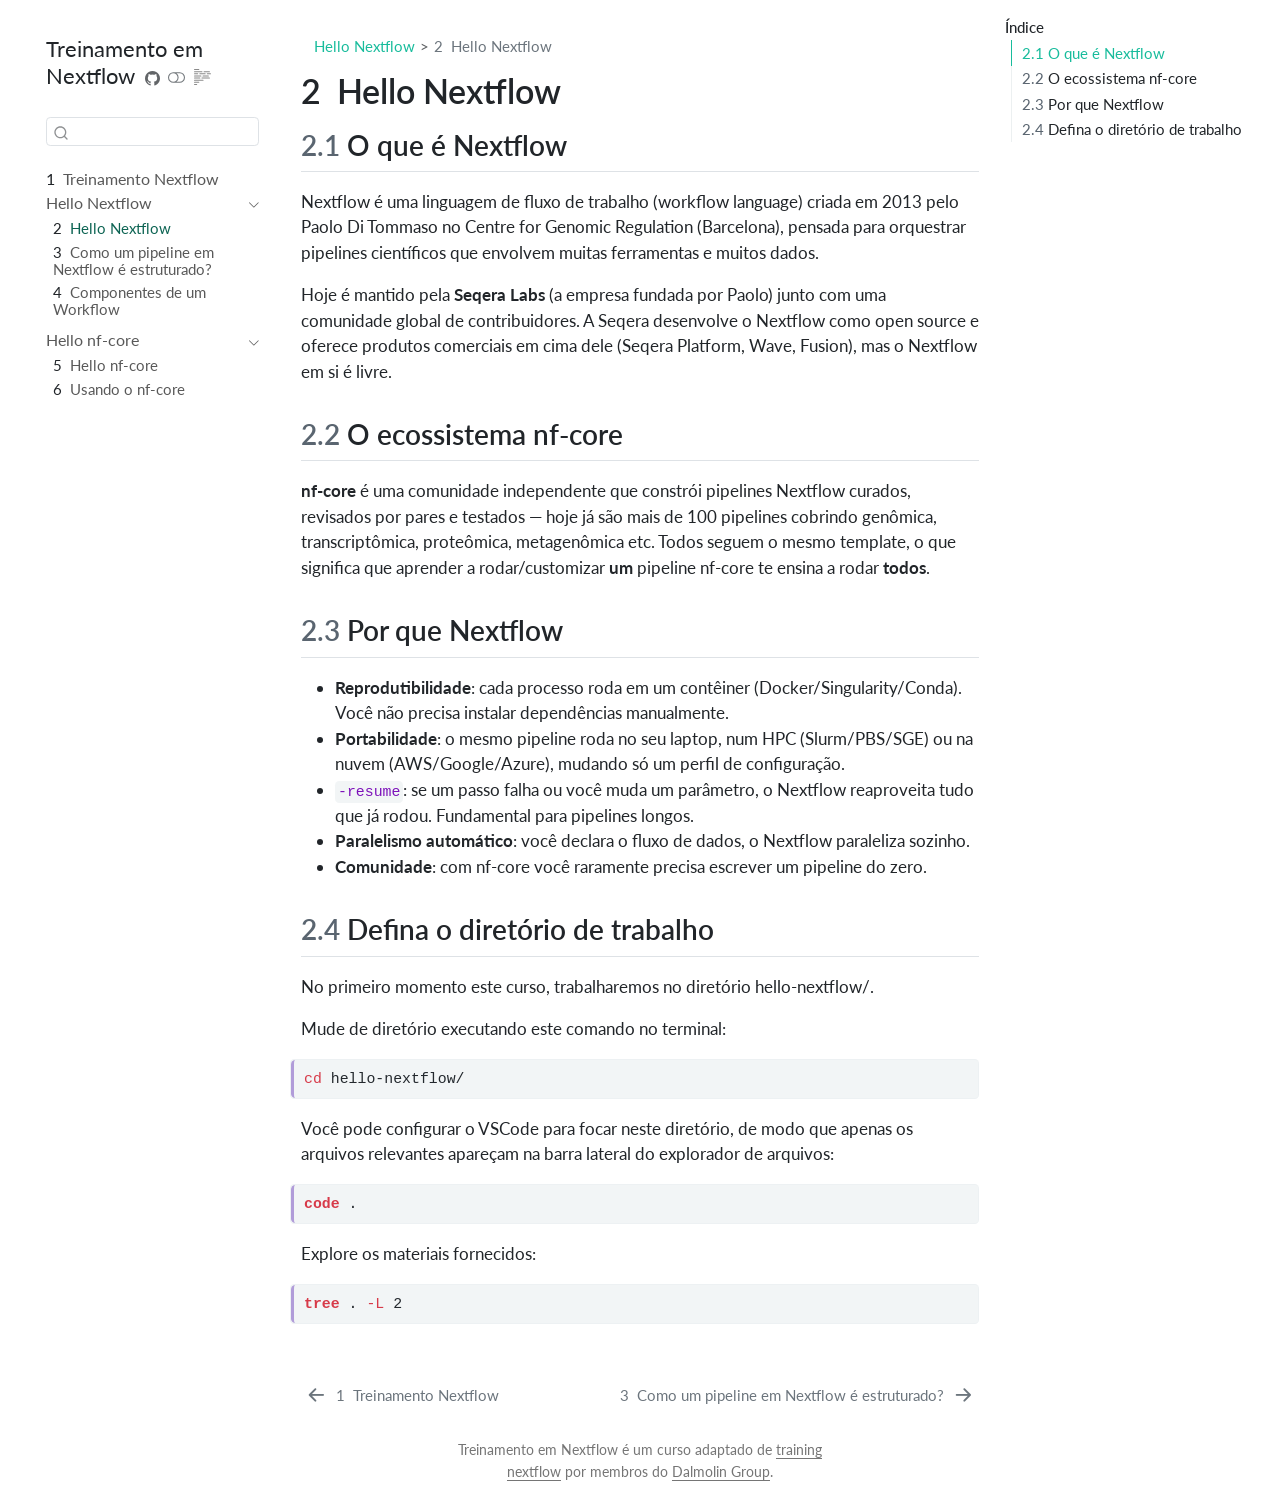
==== commit 2d7ca587: "Built site for gh-pages" ====
--- a/01_1_hello_nextflow.html
+++ b/01_1_hello_nextflow.html
@@ -85,9 +85,9 @@
 <link href="site_libs/quarto-html/quarto-syntax-highlighting-bb62276ab45c84d9efd712f51ff97b5a.css" rel="stylesheet" class="quarto-color-scheme-extra" id="quarto-text-highlighting-styles">
 <script src="site_libs/bootstrap/bootstrap.min.js"></script>
 <link href="site_libs/bootstrap/bootstrap-icons.css" rel="stylesheet">
-<link href="site_libs/bootstrap/bootstrap-d132114d4b10ad95e4942235b6d008bb.min.css" rel="stylesheet" append-hash="true" class="quarto-color-scheme" id="quarto-bootstrap" data-mode="light">
-<link href="site_libs/bootstrap/bootstrap-dark-146eb0c6646dbe20be96f61bd013ac73.min.css" rel="stylesheet" append-hash="true" class="quarto-color-scheme quarto-color-alternate" id="quarto-bootstrap" data-mode="dark">
-<link href="site_libs/bootstrap/bootstrap-d132114d4b10ad95e4942235b6d008bb.min.css" rel="stylesheet" append-hash="true" class="quarto-color-scheme-extra" id="quarto-bootstrap" data-mode="light">
+<link href="site_libs/bootstrap/bootstrap-a050de4d34cf3eeddbf44f5952d7ca52.min.css" rel="stylesheet" append-hash="true" class="quarto-color-scheme" id="quarto-bootstrap" data-mode="light">
+<link href="site_libs/bootstrap/bootstrap-dark-06fa1cc2e77318c549d18d97d1bcbb19.min.css" rel="stylesheet" append-hash="true" class="quarto-color-scheme quarto-color-alternate" id="quarto-bootstrap" data-mode="dark">
+<link href="site_libs/bootstrap/bootstrap-a050de4d34cf3eeddbf44f5952d7ca52.min.css" rel="stylesheet" append-hash="true" class="quarto-color-scheme-extra" id="quarto-bootstrap" data-mode="light">
 <script id="quarto-search-options" type="application/json">{
   "location": "sidebar",
   "copy-button": false,
@@ -370,8 +370,14 @@
       <ul id="quarto-sidebar-section-2" class="collapse list-unstyled sidebar-section depth1 show">  
           <li class="sidebar-item">
   <div class="sidebar-item-container"> 
-  <a href="./02_hello_nf-core.html" class="sidebar-item-text sidebar-link">
+  <a href="./02_1_hello_nf-core.html" class="sidebar-item-text sidebar-link">
  <span class="menu-text"><span class="chapter-number">5</span>&nbsp; <span class="chapter-title">Hello nf-core</span></span></a>
+  </div>
+</li>
+          <li class="sidebar-item">
+  <div class="sidebar-item-container"> 
+  <a href="./02_2_hello_nf-core.html" class="sidebar-item-text sidebar-link">
+ <span class="menu-text"><span class="chapter-number">6</span>&nbsp; <span class="chapter-title">Usando o nf-core</span></span></a>
   </div>
 </li>
       </ul>
